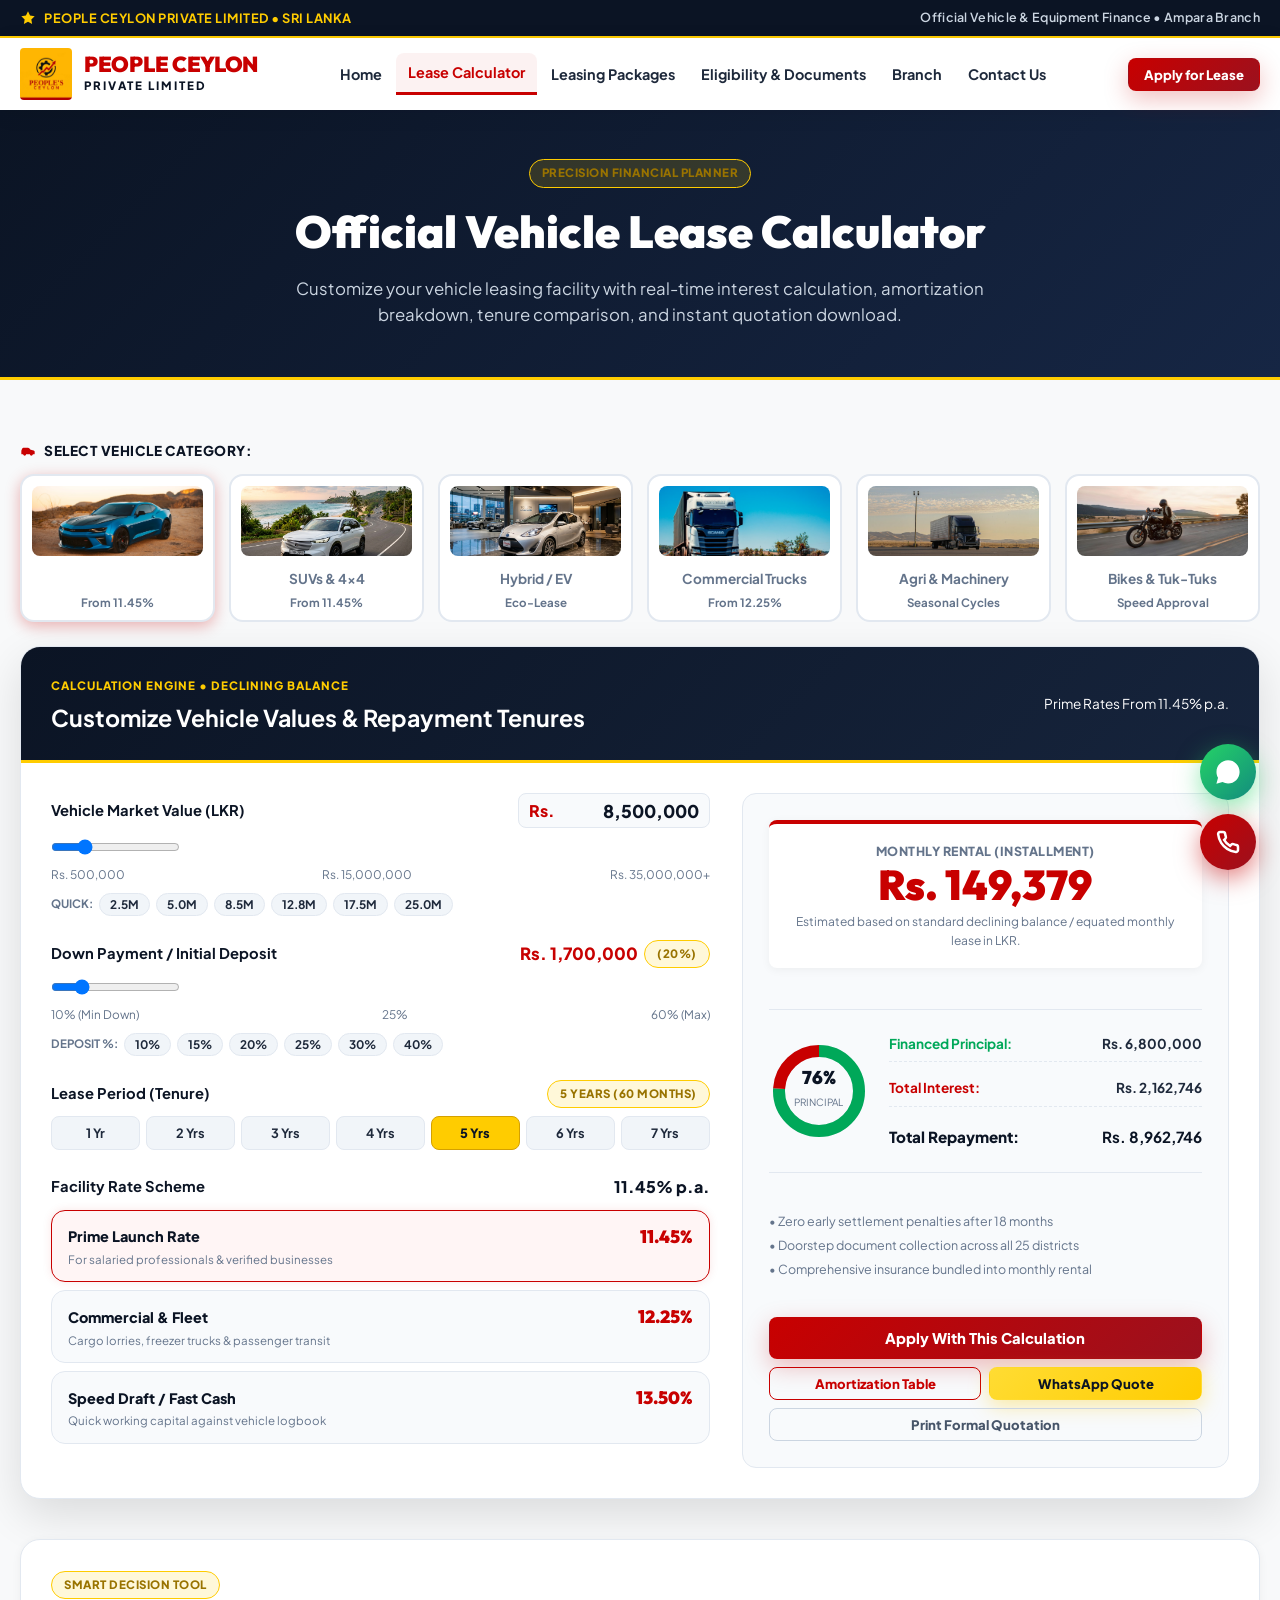
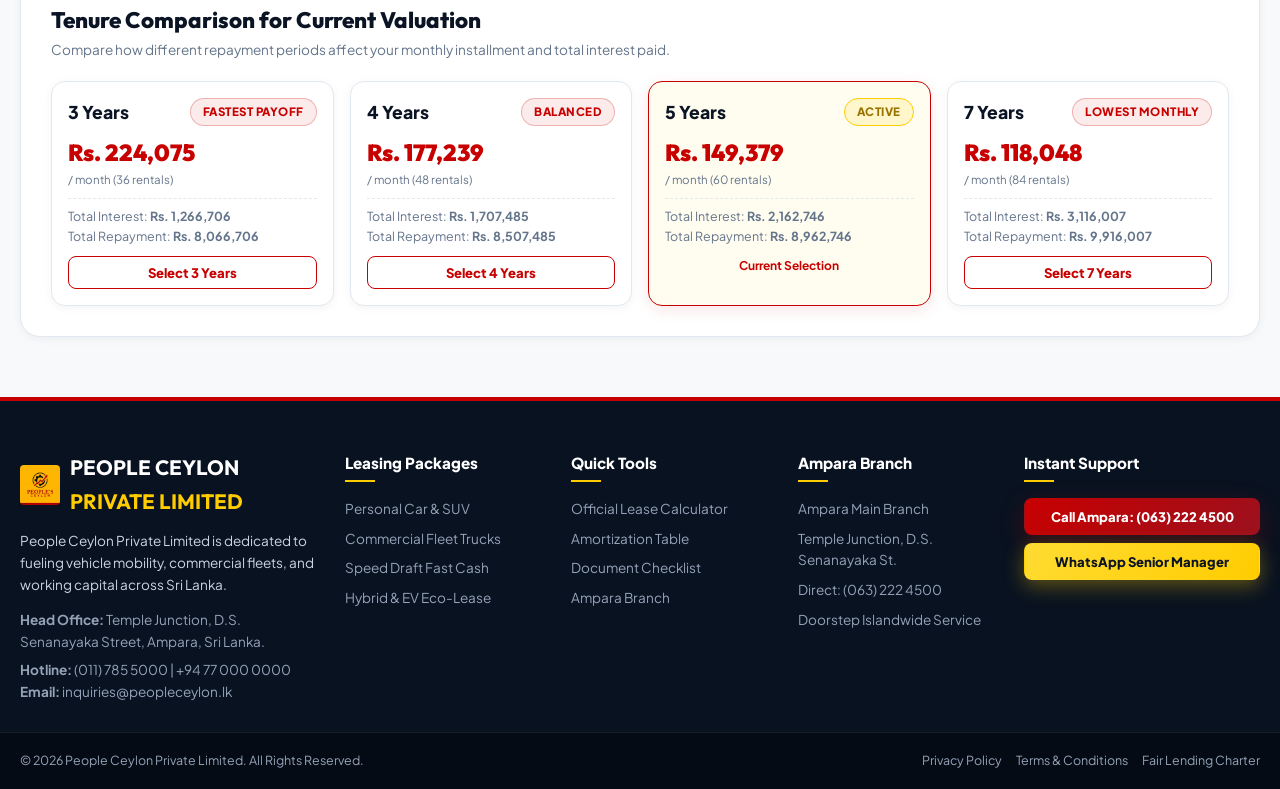
==== calculator.html @ 4c556d58 "Deploy People Ceylon Private Limited official website" ====
<!DOCTYPE html>
<html lang="en">
<head>
  <meta charset="UTF-8">
  <meta name="viewport" content="width=device-width, initial-scale=1.0">
  <title>Official Lease Calculator | People Ceylon Private Limited</title>
  <meta name="description" content="Calculate your vehicle lease rentals in Sri Lanka with People Ceylon Private Limited. Real-time interest rates, declining balance amortization, instant quotation download, and WhatsApp quote sharing.">

  <!-- Google Fonts -->
  <link rel="preconnect" href="https://fonts.googleapis.com">
  <link rel="preconnect" href="https://fonts.gstatic.com" crossorigin>
  <link href="https://fonts.googleapis.com/css2?family=Outfit:wght@300;400;500;600;700;800;900&family=Plus+Jakarta+Sans:wght@300;400;500;600;700;800&family=Roboto:wght@300;400;500;700&display=swap" rel="stylesheet">
  
  <link rel="stylesheet" href="styles.css">
  <link rel="icon" href="assets/images/peoples_ceylon_logo.jpg">
</head>
<body>

  <!-- Top Utility Bar -->
  <!-- Top Utility Bar -->
  <aside class="top-utility-bar">
    <div class="container top-utility-container">
      <div class="top-motto">
        <svg viewBox="0 0 24 24" width="16" height="16" fill="currentColor"><path d="M12 2L15.09 8.26L22 9.27L17 14.14L18.18 21.02L12 17.77L5.82 21.02L7 14.14L2 9.27L8.91 8.26L12 2Z"/></svg>
        <span>PEOPLE CEYLON PRIVATE LIMITED &bull; SRI LANKA</span>
      </div>

      <div class="top-right-info">
        <span>Official Vehicle &amp; Equipment Finance &bull; Ampara Branch</span>
      </div>
    </div>
  </aside>

  <!-- Main Bank Navbar -->
  <header class="main-navbar">
    <div class="container navbar-container">
      <a href="index.html" class="navbar-brand">
        <img src="assets/images/peoples_ceylon_logo.jpg" alt="People Ceylon Logo" class="brand-logo-img">
        <div class="brand-tagline-wrap">
          <span class="brand-name">PEOPLE CEYLON</span>
          <span class="brand-subtext">PRIVATE LIMITED</span>
        </div>
      </a>

      <!-- Desktop Nav -->
      <nav class="navbar-nav" id="navbarMenu">
        <li><a href="index.html" class="nav-link">Home</a></li>
        <li><a href="calculator.html" class="nav-link active">Lease Calculator</a></li>
        <li><a href="packages.html" class="nav-link">Leasing Packages</a></li>
        <li><a href="eligibility.html" class="nav-link">Eligibility & Documents</a></li>
        <li><a href="eligibility.html#branches" class="nav-link">Branch</a></li>
        <li><a href="index.html#contact" class="nav-link">Contact Us</a></li>
      </nav>

      <!-- Header CTAs -->
      <div class="header-ctas">
        <button class="btn btn-primary btn-sm" onclick="openApplyModal('Official Lease Application')">Apply for Lease</button>
      </div>

      <button class="mobile-toggle-btn" id="mobileMenuToggle" aria-label="Toggle Navigation">&#9776;</button>
    </div>
  </header>

  <!-- Page Hero -->
  <section style="background: linear-gradient(135deg, var(--pc-navy) 0%, #162644 100%); color: #fff; padding: 48px 0; border-bottom: 3px solid var(--pc-gold);">
    <div class="container text-center">
      <span class="badge-tag badge-gold">PRECISION FINANCIAL PLANNER</span>
      <h1 style="font-family: var(--font-heading); font-size: 2.8rem; font-weight: 900; color: #fff; margin: 8px 0;">
        Official Vehicle <span>Lease Calculator</span>
      </h1>
      <p style="color: #CBD5E1; max-width: 720px; margin: 0 auto; font-size: 1.05rem;">
        Customize your vehicle leasing facility with real-time interest calculation, amortization breakdown, tenure comparison, and instant quotation download.
      </p>
    </div>
  </section>

  <!-- Calculator Main Section -->
  <main class="section" style="background: var(--bg-body);">
    <div class="container">
      
      <!-- Visual Vehicle Selector Cards -->
      <div style="margin-bottom: 24px;">
        <div style="font-size: 0.85rem; font-weight: 800; color: var(--pc-navy); text-transform: uppercase; letter-spacing: 0.5px; margin-bottom: 12px; display: flex; align-items: center; gap: 8px;">
          <svg viewBox="0 0 24 24" width="16" height="16" fill="var(--pc-red)"><path d="M19 17h2c.6 0 1-.4 1-1v-3c0-.9-.7-1.7-1.5-1.9C18.7 10.6 16 10 16 10s-1.3-1.4-2.2-2.3c-.5-.4-1.1-.7-1.8-.7H5c-.6 0-1.1.4-1.4.9l-1.4 2.9C2.1 11.2 2 11.6 2 12v4c0 .6.4 1 1 1h2"/><circle cx="7" cy="17" r="2"/><path d="M9 17h6"/><circle cx="17" cy="17" r="2"/></svg>
          Select Vehicle Category:
        </div>
        <div style="display: grid; grid-template-columns: repeat(auto-fit, minmax(160px, 1fr)); gap: 14px;">
          <button type="button" class="calc-tab active" data-type="car" onclick="setCalcVehicleCategory('car')" style="padding: 10px; display: flex; flex-direction: column; align-items: center; border-radius: var(--radius-md); text-align: center; border: 2px solid var(--border-subtle); background: #fff; cursor: pointer;">
            <img src="assets/images/sedan.jpg" alt="Car" style="height: 70px; width: 100%; object-fit: cover; border-radius: var(--radius-sm); margin-bottom: 6px;">
            <strong style="font-size: 0.85rem;">Cars &amp; Sedans</strong>
            <span style="font-size: 0.72rem; color: #64748B;">From 11.45%</span>
          </button>

          <button type="button" class="calc-tab" data-type="suv" onclick="setCalcVehicleCategory('suv')" style="padding: 10px; display: flex; flex-direction: column; align-items: center; border-radius: var(--radius-md); text-align: center; border: 2px solid var(--border-subtle); background: #fff; cursor: pointer;">
            <img src="assets/images/suv.jpg" alt="SUV" style="height: 70px; width: 100%; object-fit: cover; border-radius: var(--radius-sm); margin-bottom: 6px;">
            <strong style="font-size: 0.85rem;">SUVs &amp; 4x4</strong>
            <span style="font-size: 0.72rem; color: #64748B;">From 11.45%</span>
          </button>

          <button type="button" class="calc-tab" data-type="hybrid" onclick="setCalcVehicleCategory('hybrid')" style="padding: 10px; display: flex; flex-direction: column; align-items: center; border-radius: var(--radius-md); text-align: center; border: 2px solid var(--border-subtle); background: #fff; cursor: pointer;">
            <img src="assets/images/hybrid.jpg" alt="Hybrid" style="height: 70px; width: 100%; object-fit: cover; border-radius: var(--radius-sm); margin-bottom: 6px;">
            <strong style="font-size: 0.85rem;">Hybrid / EV</strong>
            <span style="font-size: 0.72rem; color: #64748B;">Eco-Lease</span>
          </button>

          <button type="button" class="calc-tab" data-type="commercial" onclick="setCalcVehicleCategory('commercial')" style="padding: 10px; display: flex; flex-direction: column; align-items: center; border-radius: var(--radius-md); text-align: center; border: 2px solid var(--border-subtle); background: #fff; cursor: pointer;">
            <img src="assets/images/truck.jpg" alt="Trucks" style="height: 70px; width: 100%; object-fit: cover; border-radius: var(--radius-sm); margin-bottom: 6px;">
            <strong style="font-size: 0.85rem;">Commercial Trucks</strong>
            <span style="font-size: 0.72rem; color: #64748B;">From 12.25%</span>
          </button>

          <button type="button" class="calc-tab" data-type="tractor" onclick="setCalcVehicleCategory('tractor')" style="padding: 10px; display: flex; flex-direction: column; align-items: center; border-radius: var(--radius-md); text-align: center; border: 2px solid var(--border-subtle); background: #fff; cursor: pointer;">
            <img src="assets/images/tractor.jpg" alt="Tractors" style="height: 70px; width: 100%; object-fit: cover; border-radius: var(--radius-sm); margin-bottom: 6px;">
            <strong style="font-size: 0.85rem;">Agri &amp; Machinery</strong>
            <span style="font-size: 0.72rem; color: #64748B;">Seasonal Cycles</span>
          </button>

          <button type="button" class="calc-tab" data-type="bike" onclick="setCalcVehicleCategory('bike')" style="padding: 10px; display: flex; flex-direction: column; align-items: center; border-radius: var(--radius-md); text-align: center; border: 2px solid var(--border-subtle); background: #fff; cursor: pointer;">
            <img src="assets/images/motorbike.jpg" alt="Bikes & Tuk-Tuk" style="height: 70px; width: 100%; object-fit: cover; border-radius: var(--radius-sm); margin-bottom: 6px;">
            <strong style="font-size: 0.85rem;">Bikes &amp; Tuk-Tuks</strong>
            <span style="font-size: 0.72rem; color: #64748B;">Speed Approval</span>
          </button>
        </div>
      </div>

      <!-- Main Calculator Card -->
      <div class="calc-wrapper-card">
        <div class="calc-widget-header">
          <div>
            <span style="font-size: 0.72rem; letter-spacing: 1px; font-weight: 800; color: var(--pc-gold);">CALCULATION ENGINE &bull; DECLINING BALANCE</span>
            <h3 style="font-size: 1.45rem; margin-top: 2px;">Customize Vehicle Values & Repayment Tenures</h3>
          </div>
          <div style="font-size: 0.85rem; color: #fff;">
            Prime Rates From 11.45% p.a.
          </div>
        </div>

        <div class="calc-widget-body">
          <div class="calc-grid-inner">
            
            <!-- Controls Column -->
            <div class="calc-controls-col">
              
              <!-- Vehicle Market Value -->
              <div class="slider-group">
                <div class="slider-label-row">
                  <label for="vehiclePriceInput">Vehicle Market Value (LKR)</label>
                  <div style="display: flex; align-items: center; background: #F8FAFC; border: 1px solid var(--border-subtle); border-radius: var(--radius-sm); padding: 4px 10px;">
                    <span style="color: var(--pc-red); font-weight: 800; margin-right: 4px;">Rs.</span>
                    <input type="text" id="vehiclePriceInput" value="8,500,000" style="background: none; border: none; font-size: 1.1rem; font-weight: 800; color: var(--pc-navy); width: 140px; text-align: right; outline: none;" onchange="handleDirectPriceInput(this.value)">
                  </div>
                </div>
                <input type="range" id="priceRange" min="500000" max="35000000" step="100000" value="8500000" oninput="updateCalculator()">
                <div style="display: flex; justify-content: space-between; font-size: 0.74rem; color: #64748B; margin-top: 4px;">
                  <span>Rs. 500,000</span>
                  <span>Rs. 15,000,000</span>
                  <span>Rs. 35,000,000+</span>
                </div>
                <!-- Quick Chips -->
                <div class="quick-chips">
                  <span class="chips-label">Quick:</span>
                  <button type="button" class="chip" onclick="setQuickPrice(2500000)">2.5M</button>
                  <button type="button" class="chip" onclick="setQuickPrice(5000000)">5.0M</button>
                  <button type="button" class="chip" onclick="setQuickPrice(8500000)">8.5M</button>
                  <button type="button" class="chip" onclick="setQuickPrice(12800000)">12.8M</button>
                  <button type="button" class="chip" onclick="setQuickPrice(17500000)">17.5M</button>
                  <button type="button" class="chip" onclick="setQuickPrice(25000000)">25.0M</button>
                </div>
              </div>

              <!-- Down Payment / Initial Deposit -->
              <div class="slider-group">
                <div class="slider-label-row">
                  <label for="downPaymentRange">Down Payment / Initial Deposit</label>
                  <div style="display: flex; align-items: center; gap: 6px;">
                    <span style="font-weight: 800; color: var(--pc-red); font-size: 1.05rem;" id="downPaymentAmountDisplay">Rs. 1,700,000</span>
                    <span class="badge-tag badge-gold" id="downPaymentPctDisplay">(20%)</span>
                  </div>
                </div>
                <input type="range" id="downPaymentRange" min="10" max="60" step="5" value="20" oninput="updateCalculator()">
                <div style="display: flex; justify-content: space-between; font-size: 0.74rem; color: #64748B; margin-top: 4px;">
                  <span>10% (Min Down)</span>
                  <span>25%</span>
                  <span>60% (Max)</span>
                </div>
                <div class="quick-chips">
                  <span class="chips-label">Deposit %:</span>
                  <button type="button" class="chip" onclick="setQuickDownPct(10)">10%</button>
                  <button type="button" class="chip" onclick="setQuickDownPct(15)">15%</button>
                  <button type="button" class="chip" onclick="setQuickDownPct(20)">20%</button>
                  <button type="button" class="chip" onclick="setQuickDownPct(25)">25%</button>
                  <button type="button" class="chip" onclick="setQuickDownPct(30)">30%</button>
                  <button type="button" class="chip" onclick="setQuickDownPct(40)">40%</button>
                </div>
              </div>

              <!-- Lease Period (Tenure) -->
              <div class="slider-group">
                <div class="slider-label-row">
                  <label>Lease Period (Tenure)</label>
                  <span class="badge-tag badge-gold" id="tenureBadge">5 Years (60 Months)</span>
                </div>
                <div class="tenure-btn-group">
                  <button type="button" class="tenure-pill" data-months="12" onclick="setTenure(12)">1 Yr</button>
                  <button type="button" class="tenure-pill" data-months="24" onclick="setTenure(24)">2 Yrs</button>
                  <button type="button" class="tenure-pill" data-months="36" onclick="setTenure(36)">3 Yrs</button>
                  <button type="button" class="tenure-pill" data-months="48" onclick="setTenure(48)">4 Yrs</button>
                  <button type="button" class="tenure-pill active" data-months="60" onclick="setTenure(60)">5 Yrs</button>
                  <button type="button" class="tenure-pill" data-months="72" onclick="setTenure(72)">6 Yrs</button>
                  <button type="button" class="tenure-pill" data-months="84" onclick="setTenure(84)">7 Yrs</button>
                </div>
              </div>

              <!-- Rate Scheme Selector -->
              <div class="slider-group">
                <div class="slider-label-row">
                  <label>Facility Rate Scheme</label>
                  <span style="font-weight: 800; color: var(--pc-navy);" id="rateDisplay">11.45% p.a.</span>
                </div>
                <div class="rate-scheme-selector">
                  <label class="scheme-option">
                    <input type="radio" name="rateScheme" value="promotional" checked onchange="setRateScheme('promotional')">
                    <div class="scheme-box">
                      <div class="scheme-header">
                        <span class="scheme-title">Prime Launch Rate</span>
                        <span class="scheme-rate">11.45%</span>
                      </div>
                      <div style="font-size: 0.72rem; color: #64748B;">For salaried professionals & verified businesses</div>
                    </div>
                  </label>

                  <label class="scheme-option">
                    <input type="radio" name="rateScheme" value="commercial" onchange="setRateScheme('commercial')">
                    <div class="scheme-box">
                      <div class="scheme-header">
                        <span class="scheme-title">Commercial & Fleet</span>
                        <span class="scheme-rate">12.25%</span>
                      </div>
                      <div style="font-size: 0.72rem; color: #64748B;">Cargo lorries, freezer trucks & passenger transit</div>
                    </div>
                  </label>

                  <label class="scheme-option">
                    <input type="radio" name="rateScheme" value="speed" onchange="setRateScheme('speed')">
                    <div class="scheme-box">
                      <div class="scheme-header">
                        <span class="scheme-title">Speed Draft / Fast Cash</span>
                        <span class="scheme-rate">13.50%</span>
                      </div>
                      <div style="font-size: 0.72rem; color: #64748B;">Quick working capital against vehicle logbook</div>
                    </div>
                  </label>
                </div>
              </div>

            </div>

            <!-- Output / Results Column -->
            <div class="calc-result-panel">
              <div class="emi-display-box">
                <div class="emi-label">Monthly Rental (Installment)</div>
                <div class="emi-amount">Rs. <span id="calculatedMonthlyInstallment">149,800</span></div>
                <p style="font-size: 0.75rem; color: #64748B; margin-top: 4px;">Estimated based on standard declining balance / equated monthly lease in LKR.</p>
              </div>

              <!-- SVG Donut Chart -->
              <div class="chart-and-legend">
                <div class="donut-chart-container">
                  <svg class="donut-chart" viewBox="0 0 100 100" id="calcDonutChart">
                    <circle class="donut-bg" cx="50" cy="50" r="40" stroke-width="12" fill="transparent"/>
                    <circle class="donut-segment segment-principal" id="donutPrincipal" cx="50" cy="50" r="40" stroke-width="12" fill="transparent" stroke-dasharray="190 251.3" stroke-dashoffset="0"/>
                    <circle class="donut-segment segment-interest" id="donutInterest" cx="50" cy="50" r="40" stroke-width="12" fill="transparent" stroke-dasharray="61.3 251.3" stroke-dashoffset="-190"/>
                  </svg>
                  <div class="donut-inner-text">
                    <span class="inner-pct" id="donutPrincipalPct">76%</span>
                    <span class="inner-label">Principal</span>
                  </div>
                </div>

                <div style="flex: 1; display: flex; flex-direction: column; gap: 8px;">
                  <div class="breakdown-row">
                    <span style="color: var(--pc-green); font-weight: bold;">Financed Principal:</span>
                    <strong id="displayLoanPrincipal">Rs. 6,800,000</strong>
                  </div>
                  <div class="breakdown-row">
                    <span style="color: var(--pc-red); font-weight: bold;">Total Interest:</span>
                    <strong id="displayTotalInterest">Rs. 2,188,000</strong>
                  </div>
                  <div class="breakdown-row total">
                    <span>Total Repayment:</span>
                    <strong style="color: var(--pc-navy);" id="displayTotalPayable">Rs. 8,988,000</strong>
                  </div>
                </div>
              </div>

              <!-- Perks -->
              <div style="font-size: 0.78rem; color: #64748B; margin-bottom: 16px; display: flex; flex-direction: column; gap: 4px;">
                <div>&bull; Zero early settlement penalties after 18 months</div>
                <div>&bull; Doorstep document collection across all 25 districts</div>
                <div>&bull; Comprehensive insurance bundled into monthly rental</div>
              </div>

              <!-- Actions -->
              <div style="display: flex; flex-direction: column; gap: 8px;">
                <button class="btn btn-primary btn-block" onclick="openApplyModal('Vehicle Lease Calculation Quote')">Apply With This Calculation</button>
                <div style="display: grid; grid-template-columns: 1fr 1fr; gap: 8px;">
                  <button class="btn btn-outline-red btn-sm" onclick="openAmortizationModal()">Amortization Table</button>
                  <button class="btn btn-gold btn-sm" onclick="shareViaWhatsAppQuote()">WhatsApp Quote</button>
                </div>
                <button class="btn btn-sm" style="background: none; border: 1px solid #CBD5E1; color: #475569;" onclick="window.print()">Print Formal Quotation</button>
              </div>

            </div>

          </div>
        </div>
      </div>

      <!-- 4-Tenure Comparison Matrix -->
      <div style="margin-top: 40px; background: #fff; border: 1px solid var(--border-subtle); border-radius: var(--radius-lg); padding: 30px; box-shadow: var(--shadow-sm);">
        <div style="margin-bottom: 20px;">
          <span class="badge-tag badge-gold">SMART DECISION TOOL</span>
          <h3 style="font-family: var(--font-heading); font-size: 1.4rem; font-weight: 800; color: var(--pc-navy); margin-top: 4px;">Tenure Comparison for Current Valuation</h3>
          <p style="font-size: 0.85rem; color: #64748B;">Compare how different repayment periods affect your monthly installment and total interest paid.</p>
        </div>

        <div class="comparison-grid" id="comparisonCards">
          <!-- Populated via JS -->
        </div>
      </div>

    </div>
  </main>

  <!-- Interactive Amortization Schedule Modal -->
  <div class="modal-backdrop" id="amortizationModal" onclick="if(event.target.id==='amortizationModal') closeAmortizationModal()">
    <div class="modal-dialog modal-lg">
      <div class="modal-header">
        <h3 class="modal-title">Year-by-Year Amortization Schedule</h3>
        <button class="modal-close" onclick="closeAmortizationModal()">&times;</button>
      </div>
      <div class="modal-body">
        <div style="display: flex; justify-content: space-between; align-items: center; margin-bottom: 14px;">
          <span style="font-size: 0.85rem; color: #64748B;">Declining balance amortization based on current calculation.</span>
          <button class="btn btn-gold btn-sm" onclick="exportAmortizationCSV()">Download CSV</button>
        </div>

        <div style="max-height: 380px; overflow-y: auto; border: 1px solid var(--border-subtle); border-radius: var(--radius-sm);">
          <table class="amortization-table">
            <thead>
              <tr>
                <th>Period</th>
                <th>Principal Paid</th>
                <th>Interest Paid</th>
                <th>Total Annual Rental</th>
                <th>Remaining Balance</th>
              </tr>
            </thead>
            <tbody id="amortizationTableBody">
              <!-- Dynamically populated -->
            </tbody>
          </table>
        </div>

        <div style="margin-top: 16px; text-align: right;">
          <button class="btn btn-outline-red btn-sm" onclick="closeAmortizationModal()">Close Table</button>
        </div>
      </div>
    </div>
  </div>

  <!-- Application Inquiry Modal -->
  <div class="modal-backdrop" id="applyModal" onclick="if(event.target.id==='applyModal') closeApplyModal()">
    <div class="modal-dialog">
      <div class="modal-header">
        <h3 class="modal-title">Express Lease Application: <span id="modalProductTitle" style="color: var(--pc-red);">Vehicle Facility</span></h3>
        <button class="modal-close" onclick="closeApplyModal()">&times;</button>
      </div>
      <div class="modal-body">
        <form onsubmit="handleApplySubmit(event)">
          <div class="form-group">
            <label>Full Name</label>
            <input type="text" class="form-input" placeholder="e.g. Kasun Chamara Silva" required>
          </div>
          <div style="display: grid; grid-template-columns: 1fr 1fr; gap: 14px;">
            <div class="form-group">
              <label>Mobile Number</label>
              <input type="tel" class="form-input" placeholder="07X XXXXXXX" required>
            </div>
            <div class="form-group">
              <label>NIC Number</label>
              <input type="text" class="form-input" placeholder="e.g. 199012345678" required>
            </div>
          </div>
          <div style="display: grid; grid-template-columns: 1fr 1fr; gap: 14px;">
            <div class="form-group">
              <label>Vehicle Model / Year</label>
              <input type="text" class="form-input" placeholder="e.g. Toyota Aqua / Vezel" required>
            </div>
            <div class="form-group">
              <label>Monthly Net Income (LKR)</label>
              <input type="number" class="form-input" placeholder="e.g. 250000" required>
            </div>
          </div>
          <div class="form-group">
            <label>Branch / Service Mode</label>
            <select class="form-input">
              <option value="Ampara">Ampara Main Branch (Temple Junction)</option>
              <option value="Doorstep">Doorstep Service (Islandwide)</option>
            </select>
          </div>
          <div style="display: flex; justify-content: flex-end; gap: 10px; margin-top: 20px;">
            <button type="button" class="btn btn-outline-red" onclick="closeApplyModal()">Cancel</button>
            <button type="submit" class="btn btn-primary">Submit Application</button>
          </div>
        </form>
      </div>
    </div>
  </div>

  <!-- Main Bank Footer -->
  <footer class="bank-footer" id="contact">
    <div class="footer-top">
      <div class="container">
        <div class="footer-grid">
          <div class="footer-brand">
            <div style="display: flex; align-items: center; gap: 10px; margin-bottom: 12px;">
              <img src="assets/images/peoples_ceylon_logo.jpg" alt="People Ceylon Logo" style="height: 40px; width: 40px; border-radius: 4px;">
              <h3 style="margin: 0;">PEOPLE CEYLON <span>PRIVATE LIMITED</span></h3>
            </div>
            <p style="color: #CBD5E1; margin-bottom: 14px;">People Ceylon Private Limited is dedicated to fueling vehicle mobility, commercial fleets, and working capital across Sri Lanka.</p>
            <p><strong>Head Office:</strong> Temple Junction, D.S. Senanayaka Street, Ampara, Sri Lanka.</p>
            <p style="margin-top: 6px;"><strong>Hotline:</strong> (011) 785 5000 | +94 77 000 0000</p>
            <p><strong>Email:</strong> inquiries@peopleceylon.lk</p>
          </div>
          <div>
            <h4 class="footer-col-title">Leasing Packages</h4>
            <ul class="footer-links-list">
              <li><a href="packages.html#car">Personal Car & SUV</a></li>
              <li><a href="packages.html#commercial">Commercial Fleet Trucks</a></li>
              <li><a href="packages.html#speed">Speed Draft Fast Cash</a></li>
              <li><a href="packages.html#hybrid">Hybrid & EV Eco-Lease</a></li>
            </ul>
          </div>
          <div>
            <h4 class="footer-col-title">Quick Tools</h4>
            <ul class="footer-links-list">
              <li><a href="calculator.html">Official Lease Calculator</a></li>
              <li><a href="calculator.html" onclick="openAmortizationModal()">Amortization Table</a></li>
              <li><a href="eligibility.html">Document Checklist</a></li>
              <li><a href="eligibility.html#branches">Ampara Branch</a></li>
            </ul>
          </div>
          <div>
            <h4 class="footer-col-title">Ampara Branch</h4>
            <ul class="footer-links-list">
              <li><a href="eligibility.html#branches">Ampara Main Branch</a></li>
              <li><a href="eligibility.html#branches">Temple Junction, D.S. Senanayaka St.</a></li>
              <li><a href="tel:+94632224500">Direct: (063) 222 4500</a></li>
              <li><a href="eligibility.html#branches">Doorstep Islandwide Service</a></li>
            </ul>
          </div>
          <div>
            <h4 class="footer-col-title">Instant Support</h4>
            <a href="tel:+94632224500" class="btn btn-primary btn-block btn-sm" style="margin-bottom: 8px;">Call Ampara: (063) 222 4500</a>
            <a href="https://wa.me/94770000000" target="_blank" class="btn btn-gold btn-block btn-sm">WhatsApp Senior Manager</a>
          </div>
        </div>
      </div>
    </div>
    <div class="footer-bottom">
      <div class="container footer-bottom-container">
        <div>&copy; 2026 People Ceylon Private Limited. All Rights Reserved.</div>
        <div style="display: flex; gap: 14px;">
          <a href="#">Privacy Policy</a>
          <a href="#">Terms & Conditions</a>
          <a href="#">Fair Lending Charter</a>
        </div>
      </div>
    </div>
  </footer>

  <!-- Floating Quick Contact Widget (Right Side) -->
  <div class="floating-contact-widget">
    <a href="https://wa.me/94770000000?text=Hello%20People%20Ceylon%20Private%20Limited,%20I%20would%20like%20a%20leasing%20quotation." target="_blank" class="floating-contact-btn floating-btn-whatsapp" aria-label="WhatsApp Us">
      <svg viewBox="0 0 24 24" width="28" height="28" fill="currentColor"><path d="M12.04 2c-5.46 0-9.91 4.45-9.91 9.91 0 1.75.46 3.45 1.32 4.95L2.05 22l5.25-1.38c1.45.79 3.08 1.21 4.74 1.21 5.46 0 9.91-4.45 9.91-9.91 0-2.65-1.03-5.14-2.9-7.01A9.816 9.816 0 0 0 12.04 2z"/></svg>
      <span class="floating-tooltip">Chat on WhatsApp</span>
    </a>
    <a href="tel:+94117855000" class="floating-contact-btn floating-btn-hotline" aria-label="Call Hotline">
      <svg viewBox="0 0 24 24" width="24" height="24" fill="none" stroke="currentColor" stroke-width="2.5"><path d="M22 16.92v3a2 2 0 0 1-2.18 2 19.79 19.79 0 0 1-8.63-3.07 19.5 19.5 0 0 1-6-6 19.79 19.79 0 0 1-3.07-8.67A2 2 0 0 1 4.11 2h3a2 2 0 0 1 2 1.72 12.84 12.84 0 0 0 .7 2.81 2 2 0 0 1-.45 2.11L8.09 9.91a16 16 0 0 0 6 6l1.27-1.27a2 2 0 0 1 2.11-.45 12.84 12.84 0 0 0 2.81.7A2 2 0 0 1 22 16.92z"/></svg>
      <span class="floating-tooltip">Call Hotline: (011) 785 5000</span>
    </a>
  </div>

  <script src="app.js"></script>
</body>
</html>
---- styles.css ----
/* ==========================================================================
   PEOPLE CEYLON PRIVATE LIMITED - OFFICIAL DESIGN SYSTEM
   Brand Colors: Gold (#FFCC00 / #FCB900) & Crimson Red (#C80000)
   ========================================================================== */

:root {
  /* Official People Ceylon Private Limited Color Palette */
  --pc-gold: #FFCC00;
  --pc-gold-light: #FFDC33;
  --pc-gold-dark: #D4A000;
  --pc-gold-glow: rgba(255, 204, 0, 0.4);

  --pc-red: #C80000;
  --pc-red-dark: #9B111E;
  --pc-red-deep: #7A0A15;
  --pc-red-light: #E52E2E;
  --pc-red-glow: rgba(200, 0, 0, 0.3);

  --pc-dark: #121824;
  --pc-navy: #0B1424;
  --pc-navy-light: #16243C;
  --pc-slate: #1E293B;

  --pc-green: #00A859;
  --pc-green-light: #34D399;

  --bg-body: #F8F9FA;
  --bg-card: #FFFFFF;
  --bg-tinted: #FFFDF0;
  --bg-alt: #F1F4F8;
  --bg-dark: #0A101D;

  --text-main: #1E293B;
  --text-muted: #64748B;
  --text-dim: #94A3B8;
  --text-white: #FFFFFF;

  --border-subtle: #E2E8F0;
  --border-gold: rgba(255, 204, 0, 0.5);
  --border-red: rgba(200, 0, 0, 0.3);

  --font-heading: 'Outfit', -apple-system, BlinkMacSystemFont, sans-serif;
  --font-body: 'Plus Jakarta Sans', -apple-system, BlinkMacSystemFont, sans-serif;

  --radius-xs: 4px;
  --radius-sm: 8px;
  --radius-md: 14px;
  --radius-lg: 20px;
  --radius-full: 9999px;

  --shadow-sm: 0 2px 10px rgba(0, 0, 0, 0.05);
  --shadow-md: 0 8px 25px rgba(0, 0, 0, 0.08);
  --shadow-lg: 0 16px 45px rgba(0, 0, 0, 0.12);
  --shadow-red: 0 8px 25px rgba(200, 0, 0, 0.25);
  --shadow-gold: 0 6px 20px rgba(255, 204, 0, 0.35);

  --transition: all 0.25s cubic-bezier(0.16, 1, 0.3, 1);
}

/* Base Reset */
*, *::before, *::after {
  box-sizing: border-box;
  margin: 0;
  padding: 0;
}

html {
  scroll-behavior: smooth;
  font-size: 16px;
}

body {
  font-family: var(--font-body);
  background-color: var(--bg-body);
  color: var(--text-main);
  line-height: 1.6;
  min-height: 100vh;
  display: flex;
  flex-direction: column;
  -webkit-font-smoothing: antialiased;
}

img {
  max-width: 100%;
  height: auto;
  display: block;
}

a {
  color: inherit;
  text-decoration: none;
  transition: var(--transition);
}

button, input, select, textarea {
  font-family: inherit;
}

.container {
  width: 100%;
  max-width: 1280px;
  margin: 0 auto;
  padding: 0 20px;
}

/* ==========================================================================
   HEADER & NAVIGATION
   ========================================================================== */
.top-utility-bar {
  background: var(--pc-navy);
  color: #E2E8F0;
  font-size: 0.8rem;
  padding: 8px 0;
  border-bottom: 2px solid var(--pc-gold);
}

.top-utility-container {
  display: flex;
  justify-content: space-between;
  align-items: center;
  flex-wrap: wrap;
  gap: 10px;
}

.top-motto {
  display: flex;
  align-items: center;
  gap: 8px;
  font-weight: 700;
  color: var(--pc-gold);
  letter-spacing: 0.5px;
}

.top-links {
  display: flex;
  align-items: center;
  gap: 16px;
}

.top-link-item {
  color: #CBD5E1;
  display: flex;
  align-items: center;
  gap: 5px;
  transition: var(--transition);
}

.top-link-item:hover {
  color: var(--pc-gold);
}

.hotline-highlight {
  background: var(--pc-red);
  color: #fff;
  padding: 4px 14px;
  border-radius: var(--radius-full);
  font-weight: 700;
  display: inline-flex;
  align-items: center;
  gap: 6px;
  font-size: 0.8rem;
  box-shadow: 0 2px 8px rgba(200, 0, 0, 0.3);
  transition: var(--transition);
}

.hotline-highlight:hover {
  background: #e52e2e;
  transform: translateY(-1px);
  box-shadow: 0 4px 12px rgba(200, 0, 0, 0.45);
  color: #fff;
}

.whatsapp-pill {
  background: #25D366;
  color: #fff;
  padding: 4px 12px;
  border-radius: var(--radius-full);
  font-weight: 700;
  display: inline-flex;
  align-items: center;
  gap: 6px;
  font-size: 0.8rem;
  box-shadow: 0 2px 8px rgba(37, 211, 102, 0.3);
  transition: var(--transition);
}

.whatsapp-pill:hover {
  background: #1ebe5d;
  transform: translateY(-1px);
  box-shadow: 0 4px 12px rgba(37, 211, 102, 0.45);
  color: #fff;
}

/* Main Navbar */
.main-navbar {
  background: #FFFFFF;
  box-shadow: 0 4px 20px rgba(0, 0, 0, 0.08);
  position: sticky;
  top: 0;
  z-index: 1000;
}

.navbar-container {
  display: flex;
  align-items: center;
  justify-content: space-between;
  padding: 10px 20px;
  gap: 20px;
}

.navbar-brand {
  display: flex;
  align-items: center;
  gap: 12px;
  flex-shrink: 0;
}

.brand-logo-img {
  height: 52px;
  width: 52px;
  border-radius: var(--radius-xs);
  object-fit: cover;
}

.brand-tagline-wrap {
  display: flex;
  flex-direction: column;
}

.brand-name {
  font-family: var(--font-heading);
  font-size: 1.35rem;
  font-weight: 900;
  color: var(--pc-red);
  line-height: 1.1;
  letter-spacing: -0.3px;
}

.brand-subtext {
  font-size: 0.72rem;
  font-weight: 800;
  color: var(--pc-navy);
  letter-spacing: 2px;
  text-transform: uppercase;
}

/* Top Bar Right Info */
.top-right-info {
  display: flex;
  align-items: center;
  gap: 12px;
  font-size: 0.78rem;
  color: #CBD5E1;
  font-weight: 600;
  letter-spacing: 0.3px;
}

/* Floating Right-Side Contact Widget (Hotline & WhatsApp) */
.floating-contact-widget {
  position: fixed;
  bottom: 30px;
  right: 24px;
  display: flex;
  flex-direction: column;
  gap: 14px;
  z-index: 99999;
}

.floating-contact-btn {
  display: flex;
  align-items: center;
  justify-content: center;
  width: 56px;
  height: 56px;
  border-radius: 50%;
  box-shadow: 0 8px 25px rgba(0, 0, 0, 0.28);
  color: #fff;
  transition: transform 0.3s cubic-bezier(0.16, 1, 0.3, 1), box-shadow 0.3s ease;
  position: relative;
  text-decoration: none;
}

.floating-contact-btn:hover {
  transform: scale(1.14) translateY(-2px);
  color: #fff;
}

.floating-btn-whatsapp {
  background: linear-gradient(135deg, #25D366 0%, #128C7E 100%);
  box-shadow: 0 8px 24px rgba(37, 211, 102, 0.5);
  animation: floatPulseGreen 3s infinite ease-in-out;
}

.floating-btn-hotline {
  background: linear-gradient(135deg, #C80000 0%, #9B111E 100%);
  box-shadow: 0 8px 24px rgba(200, 0, 0, 0.5);
  animation: floatPulseRed 3s infinite ease-in-out 1.5s;
}

@keyframes floatPulseGreen {
  0%, 100% { box-shadow: 0 8px 24px rgba(37, 211, 102, 0.5); }
  50% { box-shadow: 0 8px 32px rgba(37, 211, 102, 0.8), 0 0 0 10px rgba(37, 211, 102, 0.15); }
}

@keyframes floatPulseRed {
  0%, 100% { box-shadow: 0 8px 24px rgba(200, 0, 0, 0.5); }
  50% { box-shadow: 0 8px 32px rgba(200, 0, 0, 0.8), 0 0 0 10px rgba(200, 0, 0, 0.15); }
}

.floating-tooltip {
  position: absolute;
  right: 68px;
  background: var(--pc-navy);
  color: #fff;
  padding: 6px 14px;
  border-radius: var(--radius-sm);
  font-size: 0.8rem;
  font-weight: 700;
  white-space: nowrap;
  pointer-events: none;
  opacity: 0;
  transform: translateX(12px);
  transition: opacity 0.25s ease, transform 0.25s ease;
  box-shadow: 0 6px 20px rgba(0, 0, 0, 0.25);
  border: 1px solid rgba(255, 204, 0, 0.3);
}

.floating-tooltip::after {
  content: '';
  position: absolute;
  top: 50%;
  right: -6px;
  transform: translateY(-50%);
  border-width: 6px 0 6px 6px;
  border-style: solid;
  border-color: transparent transparent transparent var(--pc-navy);
}

.floating-contact-btn:hover .floating-tooltip {
  opacity: 1;
  transform: translateX(0);
}


/* Nav Menu Links */
.navbar-nav {
  display: flex;
  align-items: center;
  list-style: none;
  gap: 2px;
}

.nav-link {
  display: inline-flex;
  align-items: center;
  gap: 6px;
  padding: 8px 12px;
  font-weight: 700;
  font-size: 0.9rem;
  color: var(--text-main);
  border-radius: var(--radius-sm);
  transition: var(--transition);
  white-space: nowrap;
}

.nav-link:hover, .nav-link.active {
  color: var(--pc-red);
  background: rgba(200, 0, 0, 0.05);
}

.nav-link.active {
  border-bottom: 3px solid var(--pc-red);
  border-radius: var(--radius-sm) var(--radius-sm) 0 0;
}

/* Header CTAs */
.header-ctas {
  display: flex;
  align-items: center;
  gap: 10px;
  flex-shrink: 0;
}

.mobile-toggle-btn {
  display: none;
  background: none;
  border: none;
  font-size: 1.6rem;
  color: var(--pc-navy);
  cursor: pointer;
}

/* ==========================================================================
   BUTTONS & BADGES
   ========================================================================== */
.btn {
  display: inline-flex;
  align-items: center;
  justify-content: center;
  gap: 8px;
  padding: 11px 22px;
  border-radius: var(--radius-sm);
  font-weight: 800;
  font-size: 0.92rem;
  cursor: pointer;
  transition: var(--transition);
  border: 1px solid transparent;
  outline: none;
}

.btn-primary {
  background: linear-gradient(135deg, var(--pc-red) 0%, var(--pc-red-dark) 100%);
  color: #fff;
  box-shadow: var(--shadow-red);
}

.btn-primary:hover {
  background: linear-gradient(135deg, var(--pc-red-light) 0%, var(--pc-red) 100%);
  transform: translateY(-2px);
  box-shadow: 0 8px 25px rgba(200, 0, 0, 0.4);
}

.btn-gold {
  background: linear-gradient(135deg, var(--pc-gold-light) 0%, var(--pc-gold) 100%);
  color: var(--pc-navy);
  box-shadow: var(--shadow-gold);
}

.btn-gold:hover {
  background: linear-gradient(135deg, #FFF066 0%, var(--pc-gold-light) 100%);
  transform: translateY(-2px);
}

.btn-outline-red {
  background: transparent;
  border-color: var(--pc-red);
  color: var(--pc-red);
}

.btn-outline-red:hover {
  background: var(--pc-red);
  color: #fff;
}

.btn-outline-white {
  background: rgba(255, 255, 255, 0.15);
  border-color: #fff;
  color: #fff;
  backdrop-filter: blur(8px);
}

.btn-outline-white:hover {
  background: #fff;
  color: var(--pc-navy);
}

.btn-sm {
  padding: 7px 15px;
  font-size: 0.82rem;
}

.btn-lg {
  padding: 14px 28px;
  font-size: 1.05rem;
  border-radius: var(--radius-md);
}

.btn-block {
  width: 100%;
}

.badge-tag {
  display: inline-flex;
  align-items: center;
  gap: 6px;
  padding: 4px 12px;
  background: rgba(200, 0, 0, 0.08);
  border: 1px solid rgba(200, 0, 0, 0.25);
  color: var(--pc-red);
  border-radius: var(--radius-full);
  font-size: 0.72rem;
  font-weight: 800;
  text-transform: uppercase;
  letter-spacing: 0.5px;
}

.badge-gold {
  background: rgba(255, 204, 0, 0.15);
  border-color: var(--pc-gold);
  color: #997300;
}

/* ==========================================================================
   FULL-WIDTH COLOURFUL LEASING HERO BANNER & SLIDER
   ========================================================================== */
.fullwidth-hero-banner-section {
  width: 100%;
  position: relative;
  background: #0B1424;
  overflow: hidden;
  box-shadow: 0 10px 30px rgba(0, 0, 0, 0.2);
}

.banner-slider-track {
  position: relative;
  width: 100%;
  overflow: hidden;
}

.banner-slide {
  display: none;
  position: relative;
  width: 100%;
  animation: bannerFade 0.6s ease-in-out;
}

.banner-slide.active {
  display: block;
}

@keyframes bannerFade {
  from { opacity: 0.6; }
  to { opacity: 1; }
}

.banner-slide-img {
  width: 100%;
  height: auto;
  aspect-ratio: 1376 / 768;
  object-fit: cover;
  object-position: center;
  display: block;
}

/* Slide Navigation Arrows */
.banner-nav-btn {
  position: absolute;
  top: 50%;
  transform: translateY(-50%);
  background: rgba(11, 20, 36, 0.65);
  color: #fff;
  border: 1px solid rgba(255, 204, 0, 0.4);
  width: 50px;
  height: 50px;
  border-radius: 50%;
  display: flex;
  align-items: center;
  justify-content: center;
  cursor: pointer;
  z-index: 25;
  transition: var(--transition);
  backdrop-filter: blur(6px);
}

.banner-nav-btn:hover {
  background: var(--pc-red);
  border-color: var(--pc-gold);
  transform: translateY(-50%) scale(1.1);
  color: #fff;
}

.banner-nav-prev {
  left: 24px;
}

.banner-nav-next {
  right: 24px;
}

/* Banner Indicator Dots */
.banner-dots-wrap {
  position: absolute;
  bottom: 22px;
  left: 50%;
  transform: translateX(-50%);
  display: flex;
  gap: 10px;
  z-index: 25;
  background: rgba(0, 0, 0, 0.45);
  padding: 6px 14px;
  border-radius: var(--radius-full);
  backdrop-filter: blur(8px);
}

.banner-dot {
  width: 12px;
  height: 12px;
  border-radius: 50%;
  background: rgba(255, 255, 255, 0.5);
  cursor: pointer;
  transition: var(--transition);
  border: none;
}

.banner-dot.active {
  background: var(--pc-gold);
  width: 30px;
  border-radius: var(--radius-full);
  box-shadow: 0 0 10px var(--pc-gold);
}

@media (max-width: 768px) {
  .banner-nav-btn {
    width: 36px;
    height: 36px;
  }
}

/* Dual Promotional Campaign Banners Grid */
.campaign-banners-section {
  padding: 40px 0 20px;
  background: #f8fafc;
}

.campaign-banners-grid {
  display: grid;
  grid-template-columns: repeat(auto-fit, minmax(340px, 1fr));
  gap: 28px;
}

.campaign-banner-card {
  background: #ffffff;
  border-radius: var(--radius-lg);
  overflow: hidden;
  box-shadow: 0 10px 30px rgba(0, 0, 0, 0.08);
  border: 1px solid rgba(0, 0, 0, 0.06);
  transition: transform 0.3s ease, box-shadow 0.3s ease;
  display: flex;
  flex-direction: column;
}

.campaign-banner-card:hover {
  transform: translateY(-6px);
  box-shadow: 0 20px 40px rgba(0, 0, 0, 0.14);
}

.campaign-banner-media {
  position: relative;
  width: 100%;
  aspect-ratio: 1376 / 768;
  overflow: hidden;
  background: #0B1424;
}

.campaign-banner-media img {
  width: 100%;
  height: 100%;
  object-fit: cover;
  transition: transform 0.5s ease;
  display: block;
}

.campaign-banner-card:hover .campaign-banner-media img {
  transform: scale(1.03);
}

.campaign-banner-body {
  padding: 22px 24px;
  flex: 1;
  display: flex;
  flex-direction: column;
  justify-content: space-between;
}


/* Legacy Hero styles (kept for other subpages if needed) */
.hero-leasing-section {
  position: relative;
  background: linear-gradient(135deg, var(--pc-navy) 0%, #162644 100%);
  color: #fff;
  padding: 70px 0 90px;
  overflow: hidden;
}

.hero-leasing-section::after {
  content: '';
  position: absolute;
  top: 0; right: 0; bottom: 0;
  width: 45%;
  background: radial-gradient(circle, rgba(255, 204, 0, 0.12) 0%, transparent 70%);
  pointer-events: none;
}

.hero-grid {
  display: grid;
  grid-template-columns: 1.2fr 0.8fr;
  gap: 40px;
  align-items: center;
  position: relative;
  z-index: 2;
}

.hero-title {
  font-family: var(--font-heading);
  font-size: 3rem;
  font-weight: 900;
  line-height: 1.15;
  margin-bottom: 18px;
  color: #FFFFFF;
}

.hero-title span {
  color: var(--pc-gold);
}

.hero-description {
  font-size: 1.1rem;
  color: #CBD5E1;
  margin-bottom: 30px;
  line-height: 1.6;
}

.hero-features-chips {
  display: flex;
  gap: 12px;
  flex-wrap: wrap;
  margin-bottom: 30px;
}

.hero-chip {
  display: inline-flex;
  align-items: center;
  gap: 6px;
  background: rgba(255, 255, 255, 0.08);
  border: 1px solid rgba(255, 255, 255, 0.15);
  padding: 6px 14px;
  border-radius: var(--radius-full);
  font-size: 0.85rem;
  color: #F1F5F9;
}

.hero-chip svg {
  color: var(--pc-gold);
}

/* Hero Quick Quote Card */
.hero-calc-card {
  background: #FFFFFF;
  border-radius: var(--radius-lg);
  box-shadow: 0 20px 50px rgba(0, 0, 0, 0.3);
  padding: 30px;
  color: var(--text-main);
  border-top: 5px solid var(--pc-red);
}

.hero-calc-title {
  font-family: var(--font-heading);
  font-size: 1.35rem;
  font-weight: 800;
  color: var(--pc-navy);
  margin-bottom: 4px;
}

/* Quick Action Ribbon Bar */
.quick-action-ribbon {
  background: #FFFFFF;
  box-shadow: 0 10px 30px rgba(0, 0, 0, 0.1);
  border-radius: var(--radius-lg);
  margin-top: -45px;
  position: relative;
  z-index: 10;
  padding: 16px 24px;
  border-top: 4px solid var(--pc-gold);
}

.quick-ribbon-grid {
  display: grid;
  grid-template-columns: repeat(5, 1fr);
  gap: 16px;
}

.quick-action-item {
  display: flex;
  align-items: center;
  gap: 12px;
  padding: 12px 14px;
  border-radius: var(--radius-md);
  transition: var(--transition);
  background: #F8FAFC;
  border: 1px solid var(--border-subtle);
}

.quick-action-item:hover {
  background: var(--bg-tinted);
  border-color: var(--pc-gold);
  transform: translateY(-2px);
  box-shadow: var(--shadow-sm);
}

.quick-action-icon {
  width: 44px;
  height: 44px;
  border-radius: 12px;
  background: linear-gradient(135deg, rgba(200, 0, 0, 0.1) 0%, rgba(255, 204, 0, 0.2) 100%);
  color: var(--pc-red);
  display: flex;
  align-items: center;
  justify-content: center;
  flex-shrink: 0;
}

.quick-action-icon svg {
  width: 22px;
  height: 22px;
}

.quick-action-text strong {
  display: block;
  font-size: 0.9rem;
  color: var(--pc-navy);
}

.quick-action-text span {
  font-size: 0.74rem;
  color: var(--text-muted);
}

/* ==========================================================================
   PRODUCT CARDS & GRIDS
   ========================================================================== */
.section {
  padding: 60px 0;
}

.section-header {
  margin-bottom: 40px;
}

.text-center {
  text-align: center;
}

.section-title {
  font-family: var(--font-heading);
  font-size: 2.2rem;
  font-weight: 900;
  color: var(--pc-navy);
  margin: 8px 0;
}

.section-title span {
  color: var(--pc-red);
}

.section-subtitle {
  color: var(--text-muted);
  font-size: 1rem;
  max-width: 680px;
  margin: 0 auto;
}

.product-grid {
  display: grid;
  grid-template-columns: repeat(auto-fit, minmax(290px, 1fr));
  gap: 24px;
}

.product-card {
  background: #FFFFFF;
  border: 1px solid var(--border-subtle);
  border-radius: var(--radius-lg);
  overflow: hidden;
  box-shadow: var(--shadow-sm);
  transition: var(--transition);
  display: flex;
  flex-direction: column;
}

.product-card:hover {
  transform: translateY(-4px);
  box-shadow: var(--shadow-lg);
  border-color: var(--border-red);
}

.card-header-gradient {
  padding: 24px;
  background: linear-gradient(135deg, #FFFDF0 0%, #FFF5F5 100%);
  border-bottom: 1px solid var(--border-subtle);
  position: relative;
}

.card-header-gradient.gold-accent {
  border-top: 4px solid var(--pc-gold);
}

.card-header-gradient.red-accent {
  border-top: 4px solid var(--pc-red);
}

.card-icon-bubble {
  width: 50px;
  height: 50px;
  border-radius: 14px;
  background: #fff;
  box-shadow: 0 4px 14px rgba(0, 0, 0, 0.08);
  display: flex;
  align-items: center;
  justify-content: center;
  color: var(--pc-red);
  margin-bottom: 14px;
}

.card-title {
  font-family: var(--font-heading);
  font-size: 1.25rem;
  font-weight: 800;
  color: var(--pc-navy);
  margin-bottom: 4px;
}

.card-subtitle {
  font-size: 0.8rem;
  color: var(--pc-red);
  font-weight: 700;
}

.card-body {
  padding: 22px;
  flex: 1;
  display: flex;
  flex-direction: column;
  justify-content: space-between;
}

.card-feature-list {
  list-style: none;
  margin-bottom: 20px;
  display: flex;
  flex-direction: column;
  gap: 10px;
}

.card-feature-item {
  display: flex;
  align-items: flex-start;
  gap: 8px;
  font-size: 0.86rem;
  color: var(--text-main);
}

.card-feature-item svg {
  width: 16px;
  height: 16px;
  color: var(--pc-green);
  flex-shrink: 0;
  margin-top: 3px;
}

.card-actions {
  display: flex;
  justify-content: space-between;
  align-items: center;
  padding-top: 14px;
  border-top: 1px dashed var(--border-subtle);
}

/* ==========================================================================
   OFFICIAL LEASE CALCULATOR ENGINE STYLES
   ========================================================================== */
.calc-wrapper-card {
  background: #FFFFFF;
  border-radius: var(--radius-lg);
  box-shadow: var(--shadow-lg);
  border: 1px solid var(--border-subtle);
  overflow: hidden;
}

.calc-widget-header {
  background: linear-gradient(135deg, var(--pc-navy) 0%, var(--pc-navy-light) 100%);
  color: #fff;
  padding: 24px 30px;
  display: flex;
  justify-content: space-between;
  align-items: center;
  flex-wrap: wrap;
  gap: 14px;
  border-bottom: 3px solid var(--pc-gold);
}

.calc-widget-body {
  padding: 30px;
}

/* Category Tabs */
.calc-tabs {
  display: flex;
  justify-content: center;
  gap: 10px;
  flex-wrap: wrap;
  margin-bottom: 28px;
}

.calc-tab {
  background: #F1F5F9;
  border: 1px solid var(--border-subtle);
  color: var(--text-muted);
  padding: 10px 20px;
  border-radius: var(--radius-full);
  font-size: 0.88rem;
  font-weight: 700;
  cursor: pointer;
  display: inline-flex;
  align-items: center;
  gap: 8px;
  transition: var(--transition);
}

.calc-tab:hover {
  background: #E2E8F0;
  color: var(--pc-navy);
}

.calc-tab.active {
  background: var(--pc-red);
  color: #fff;
  border-color: var(--pc-red);
  box-shadow: 0 4px 15px rgba(200, 0, 0, 0.3);
}

.calc-grid-inner {
  display: grid;
  grid-template-columns: 1.15fr 0.85fr;
  gap: 32px;
}

.slider-group {
  margin-bottom: 24px;
}

.slider-label-row {
  display: flex;
  justify-content: space-between;
  align-items: center;
  margin-bottom: 8px;
}

.slider-label-row label {
  font-weight: 700;
  font-size: 0.92rem;
  color: var(--pc-navy);
}

.slider-display-val {
  font-family: var(--font-heading);
  font-weight: 800;
  color: var(--pc-red);
  font-size: 1.15rem;
}

/* Quick Chips */
.quick-chips {
  display: flex;
  align-items: center;
  gap: 6px;
  flex-wrap: wrap;
  margin-top: 8px;
}

.chips-label {
  font-size: 0.72rem;
  color: var(--text-muted);
  font-weight: 700;
  text-transform: uppercase;
}

.chip {
  background: #F1F5F9;
  border: 1px solid var(--border-subtle);
  border-radius: var(--radius-full);
  color: var(--text-main);
  font-size: 0.74rem;
  font-weight: 700;
  padding: 3px 10px;
  cursor: pointer;
  transition: var(--transition);
}

.chip:hover {
  background: var(--pc-gold);
  color: var(--pc-navy);
  border-color: var(--pc-gold);
}

/* Tenure Pills */
.tenure-btn-group {
  display: grid;
  grid-template-columns: repeat(7, 1fr);
  gap: 6px;
  margin-top: 8px;
}

.tenure-pill {
  background: #F1F5F9;
  border: 1px solid var(--border-subtle);
  border-radius: var(--radius-sm);
  color: var(--text-main);
  font-size: 0.8rem;
  font-weight: 700;
  padding: 8px 4px;
  text-align: center;
  cursor: pointer;
  transition: var(--transition);
}

.tenure-pill:hover {
  background: #E2E8F0;
}

.tenure-pill.active {
  background: var(--pc-gold);
  color: var(--pc-navy);
  border-color: var(--pc-gold-dark);
  font-weight: 900;
}

/* Rate Schemes Selector */
.rate-scheme-selector {
  display: grid;
  grid-template-columns: 1fr;
  gap: 8px;
  margin-top: 10px;
}

.scheme-option {
  display: block;
  cursor: pointer;
}

.scheme-option input[type="radio"] {
  display: none;
}

.scheme-box {
  background: #F8FAFC;
  border: 1px solid var(--border-subtle);
  border-radius: var(--radius-md);
  padding: 12px 16px;
  transition: var(--transition);
}

.scheme-option:hover .scheme-box {
  border-color: var(--pc-gold);
  background: var(--bg-tinted);
}

.scheme-option input[type="radio"]:checked + .scheme-box {
  border-color: var(--pc-red);
  background: #FFF5F5;
  box-shadow: 0 0 10px rgba(200, 0, 0, 0.1);
}

.scheme-header {
  display: flex;
  justify-content: space-between;
  align-items: center;
}

.scheme-title {
  font-weight: 800;
  font-size: 0.9rem;
  color: var(--pc-navy);
}

.scheme-rate {
  font-family: var(--font-heading);
  font-weight: 900;
  color: var(--pc-red);
  font-size: 1.1rem;
}

/* Result Panel */
.calc-result-panel {
  background: #F8FAFC;
  border: 1px solid var(--border-subtle);
  border-radius: var(--radius-md);
  padding: 26px;
  display: flex;
  flex-direction: column;
  justify-content: space-between;
}

.emi-display-box {
  text-align: center;
  padding: 18px;
  background: #FFFFFF;
  border-radius: var(--radius-sm);
  border-top: 4px solid var(--pc-red);
  box-shadow: var(--shadow-sm);
  margin-bottom: 20px;
}

.emi-label {
  font-size: 0.78rem;
  font-weight: 800;
  color: var(--text-muted);
  text-transform: uppercase;
  letter-spacing: 0.5px;
}

.emi-amount {
  font-family: var(--font-heading);
  font-size: 2.6rem;
  font-weight: 900;
  color: var(--pc-red);
  line-height: 1.1;
}

/* Donut Chart Visualization */
.chart-and-legend {
  display: flex;
  align-items: center;
  gap: 20px;
  padding: 16px 0;
  border-top: 1px solid var(--border-subtle);
  border-bottom: 1px solid var(--border-subtle);
  margin-bottom: 18px;
}

.donut-chart-container {
  position: relative;
  width: 100px;
  height: 100px;
  flex-shrink: 0;
}

.donut-chart {
  width: 100%;
  height: 100%;
  transform: rotate(-90deg);
}

.donut-bg { stroke: #E2E8F0; }
.segment-principal { stroke: var(--pc-green); }
.segment-interest { stroke: var(--pc-red); }

.donut-inner-text {
  position: absolute;
  top: 50%;
  left: 50%;
  transform: translate(-50%, -50%);
  text-align: center;
}

.inner-pct {
  display: block;
  font-family: var(--font-heading);
  font-size: 1.15rem;
  font-weight: 900;
  color: var(--pc-navy);
  line-height: 1;
}

.inner-label {
  font-size: 0.62rem;
  color: var(--text-muted);
  text-transform: uppercase;
}

.breakdown-row {
  display: flex;
  justify-content: space-between;
  font-size: 0.85rem;
  padding: 7px 0;
  border-bottom: 1px dashed var(--border-subtle);
}

.breakdown-row.total {
  font-weight: 800;
  color: var(--pc-navy);
  border-bottom: none;
  font-size: 0.95rem;
  padding-top: 10px;
}

/* ==========================================================================
   MULTI-TENURE COMPARISON MATRIX
   ========================================================================== */
.comparison-grid {
  display: grid;
  grid-template-columns: repeat(auto-fit, minmax(220px, 1fr));
  gap: 16px;
  margin-top: 20px;
}

.comp-box {
  background: #FFFFFF;
  border: 1px solid var(--border-subtle);
  border-radius: var(--radius-md);
  padding: 16px;
  box-shadow: var(--shadow-sm);
  transition: var(--transition);
}

.comp-box:hover {
  border-color: var(--pc-gold);
  transform: translateY(-2px);
}

.comp-box.is-selected {
  border-color: var(--pc-red);
  background: #FFFDF0;
  box-shadow: 0 4px 15px rgba(200, 0, 0, 0.1);
}

.comp-box-header {
  display: flex;
  justify-content: space-between;
  align-items: center;
  margin-bottom: 8px;
}

.comp-tenure-label {
  font-weight: 900;
  font-size: 1.1rem;
  color: var(--pc-navy);
}

.comp-inst-val {
  font-family: var(--font-heading);
  font-size: 1.45rem;
  font-weight: 900;
  color: var(--pc-red);
}

/* ==========================================================================
   FOOTER
   ========================================================================== */
.bank-footer {
  background: #091220;
  color: #94A3B8;
  font-size: 0.85rem;
  border-top: 4px solid var(--pc-red);
  margin-top: auto;
}

.footer-top {
  padding: 50px 0 30px;
}

.footer-grid {
  display: grid;
  grid-template-columns: 1.5fr 1fr 1fr 1fr 1.2fr;
  gap: 30px;
}

.footer-brand h3 {
  font-family: var(--font-heading);
  color: #fff;
  font-size: 1.3rem;
  margin-bottom: 8px;
}

.footer-brand h3 span {
  color: var(--pc-gold);
}

.footer-col-title {
  color: #fff;
  font-weight: 800;
  font-size: 0.95rem;
  margin-bottom: 16px;
  position: relative;
  padding-bottom: 6px;
}

.footer-col-title::after {
  content: '';
  position: absolute;
  bottom: 0;
  left: 0;
  width: 30px;
  height: 2px;
  background: var(--pc-gold);
}

.footer-links-list {
  list-style: none;
  display: flex;
  flex-direction: column;
  gap: 8px;
}

.footer-links-list a:hover {
  color: var(--pc-gold);
  padding-left: 4px;
}

.footer-bottom {
  background: #050B14;
  padding: 18px 0;
  border-top: 1px solid rgba(255, 255, 255, 0.08);
  font-size: 0.78rem;
}

.footer-bottom-container {
  display: flex;
  justify-content: space-between;
  align-items: center;
  flex-wrap: wrap;
  gap: 12px;
}

/* Modals */
.modal-backdrop {
  position: fixed;
  top: 0; left: 0; right: 0; bottom: 0;
  background: rgba(0, 0, 0, 0.7);
  backdrop-filter: blur(8px);
  z-index: 2000;
  display: flex;
  align-items: center;
  justify-content: center;
  padding: 20px;
  opacity: 0;
  pointer-events: none;
  transition: opacity 0.3s ease;
}

.modal-backdrop.open {
  opacity: 1;
  pointer-events: auto;
}

.modal-dialog {
  background: #fff;
  border-radius: var(--radius-lg);
  max-width: 680px;
  width: 100%;
  max-height: 90vh;
  overflow-y: auto;
  box-shadow: var(--shadow-lg);
  border-top: 5px solid var(--pc-red);
}

.modal-dialog.modal-lg {
  max-width: 820px;
}

.modal-header {
  padding: 20px 24px;
  border-bottom: 1px solid var(--border-subtle);
  display: flex;
  justify-content: space-between;
  align-items: center;
}

.modal-title {
  font-family: var(--font-heading);
  font-size: 1.3rem;
  font-weight: 800;
  color: var(--pc-navy);
}

.modal-close {
  background: none;
  border: none;
  font-size: 1.6rem;
  color: var(--text-muted);
  cursor: pointer;
}

.modal-body {
  padding: 24px;
}

.form-group {
  margin-bottom: 16px;
}

.form-group label {
  display: block;
  font-size: 0.82rem;
  font-weight: 700;
  color: var(--pc-navy);
  margin-bottom: 6px;
}

.form-input {
  width: 100%;
  padding: 10px 14px;
  border: 1px solid var(--border-subtle);
  border-radius: var(--radius-sm);
  font-size: 0.92rem;
  outline: none;
}

.form-input:focus {
  border-color: var(--pc-red);
  box-shadow: 0 0 0 3px rgba(200, 0, 0, 0.1);
}

/* Amortization Table */
.amortization-table {
  width: 100%;
  border-collapse: collapse;
  font-size: 0.82rem;
  text-align: left;
}

.amortization-table th {
  padding: 10px 12px;
  background: var(--pc-navy);
  color: #fff;
  font-weight: 700;
}

.amortization-table td {
  padding: 10px 12px;
  border-bottom: 1px solid var(--border-subtle);
}

.amortization-table tbody tr:nth-child(even) {
  background: #F8FAFC;
}

/* Responsive */
@media (max-width: 1024px) {
  .hero-grid, .calc-grid-inner {
    grid-template-columns: 1fr;
  }
  .quick-ribbon-grid {
    grid-template-columns: repeat(3, 1fr);
  }
  .footer-grid {
    grid-template-columns: 1fr 1fr;
  }
}

@media (max-width: 768px) {
  .top-links, .navbar-nav {
    display: none;
  }
  .mobile-toggle-btn {
    display: block;
  }
  .hero-title {
    font-size: 2.1rem;
  }
  .quick-ribbon-grid {
    grid-template-columns: 1fr;
  }
  .tenure-btn-group {
    grid-template-columns: repeat(4, 1fr);
  }
}

/* ==========================================================================
   VIDEO HERO & VEHICLE MEDIA SHOWCASE STYLES
   ========================================================================== */
.video-showcase-section {
  background: linear-gradient(180deg, var(--pc-navy) 0%, #16243C 100%);
  color: #fff;
  padding: 60px 0;
  position: relative;
  overflow: hidden;
}

.video-showcase-section::before {
  content: "";
  position: absolute;
  top: -50px;
  right: -50px;
  width: 300px;
  height: 300px;
  border-radius: 50%;
  background: radial-gradient(circle, rgba(255, 204, 0, 0.15), transparent 70%);
  pointer-events: none;
}

.video-container-card {
  position: relative;
  background: #000;
  border-radius: var(--radius-lg);
  overflow: hidden;
  box-shadow: 0 20px 50px rgba(0, 0, 0, 0.4), 0 0 0 2px rgba(255, 204, 0, 0.3);
}

.video-wrapper {
  position: relative;
  width: 100%;
  aspect-ratio: 16 / 9;
  background: #000;
  overflow: hidden;
}

.video-wrapper video {
  width: 100%;
  height: 100%;
  object-fit: cover;
  display: block;
}

.video-overlay-badge {
  position: absolute;
  top: 18px;
  left: 18px;
  background: rgba(200, 0, 0, 0.9);
  color: #fff;
  padding: 6px 14px;
  border-radius: var(--radius-full);
  font-size: 0.75rem;
  font-weight: 800;
  letter-spacing: 1px;
  text-transform: uppercase;
  display: flex;
  align-items: center;
  gap: 8px;
  box-shadow: 0 4px 12px rgba(0, 0, 0, 0.3);
  z-index: 5;
}

.video-live-dot {
  width: 8px;
  height: 8px;
  background: #FFCC00;
  border-radius: 50%;
  animation: pulseLive 1.5s infinite;
}

@keyframes pulseLive {
  0% { transform: scale(0.9); opacity: 0.7; }
  50% { transform: scale(1.3); opacity: 1; }
  100% { transform: scale(0.9); opacity: 0.7; }
}

.video-controls-bar {
  display: flex;
  align-items: center;
  justify-content: space-between;
  padding: 14px 20px;
  background: rgba(11, 20, 36, 0.95);
  border-top: 1px solid rgba(255, 255, 255, 0.1);
  color: #CBD5E1;
}

.video-control-btn {
  background: rgba(255, 255, 255, 0.12);
  border: 1px solid rgba(255, 255, 255, 0.2);
  color: #fff;
  padding: 7px 16px;
  border-radius: var(--radius-sm);
  font-size: 0.8rem;
  font-weight: 700;
  cursor: pointer;
  display: inline-flex;
  align-items: center;
  gap: 8px;
  transition: var(--transition);
}

.video-control-btn:hover {
  background: var(--pc-gold);
  color: var(--pc-navy);
  border-color: var(--pc-gold);
}

/* Vehicle Image Cards */
.vehicle-img-frame {
  position: relative;
  width: 100%;
  height: 220px;
  overflow: hidden;
  border-top-left-radius: var(--radius-lg);
  border-top-right-radius: var(--radius-lg);
  background: #0f172a;
}

.vehicle-img-frame img {
  width: 100%;
  height: 100%;
  object-fit: cover;
  transition: transform 0.5s cubic-bezier(0.16, 1, 0.3, 1);
}

.product-card:hover .vehicle-img-frame img,
.vehicle-showcase-card:hover .vehicle-img-frame img {
  transform: scale(1.06);
}

.vehicle-badge-overlay {
  position: absolute;
  bottom: 12px;
  left: 12px;
  background: rgba(11, 20, 36, 0.85);
  backdrop-filter: blur(8px);
  color: #fff;
  padding: 4px 10px;
  border-radius: var(--radius-xs);
  font-size: 0.72rem;
  font-weight: 700;
  border-left: 3px solid var(--pc-gold);
}

.vehicle-price-tag {
  position: absolute;
  top: 12px;
  right: 12px;
  background: var(--pc-red);
  color: #fff;
  padding: 5px 12px;
  border-radius: var(--radius-full);
  font-size: 0.78rem;
  font-weight: 800;
  box-shadow: 0 4px 12px rgba(200, 0, 0, 0.4);
}

/* Vehicle Showcase Grid */
.vehicles-grid {
  display: grid;
  grid-template-columns: repeat(auto-fill, minmax(280px, 1fr));
  gap: 24px;
}

.vehicle-showcase-card {
  background: #fff;
  border: 1px solid var(--border-subtle);
  border-radius: var(--radius-lg);
  overflow: hidden;
  box-shadow: var(--shadow-sm);
  transition: var(--transition);
  display: flex;
  flex-direction: column;
}

.vehicle-showcase-card:hover {
  transform: translateY(-5px);
  box-shadow: var(--shadow-md);
  border-color: var(--pc-gold);
}

.vehicle-card-content {
  padding: 20px;
  flex: 1;
  display: flex;
  flex-direction: column;
}

/* Handover Gallery Grid */
.handover-gallery-grid {
  display: grid;
  grid-template-columns: repeat(auto-fit, minmax(300px, 1fr));
  gap: 20px;
}

.handover-card {
  position: relative;
  border-radius: var(--radius-lg);
  overflow: hidden;
  height: 260px;
  box-shadow: var(--shadow-sm);
}

.handover-card img {
  width: 100%;
  height: 100%;
  object-fit: cover;
  transition: transform 0.4s ease;
}

.handover-card:hover img {
  transform: scale(1.05);
}

.handover-caption {
  position: absolute;
  bottom: 0;
  left: 0;
  right: 0;
  padding: 20px;
  background: linear-gradient(0deg, rgba(11, 20, 36, 0.95) 0%, rgba(11, 20, 36, 0.6) 70%, transparent 100%);
  color: #fff;
}

.handover-caption h4 {
  font-size: 1rem;
  font-weight: 800;
  margin-bottom: 4px;
  color: var(--pc-gold);
}

.handover-caption p {
  font-size: 0.8rem;
  color: #E2E8F0;
}

/* Branch Cards */
.branch-card {
  background: #fff;
  border: 1px solid var(--border-subtle);
  border-radius: var(--radius-lg);
  padding: 24px;
  box-shadow: var(--shadow-sm);
  transition: var(--transition);
  border-top: 4px solid var(--pc-red);
}

.branch-card:hover {
  transform: translateY(-4px);
  box-shadow: var(--shadow-md);
  border-top-color: var(--pc-gold);
}

.branch-name {
  font-family: var(--font-heading);
  font-size: 1.25rem;
  font-weight: 800;
  color: var(--pc-navy);
  margin-bottom: 8px;
}

.branch-detail-row {
  display: flex;
  gap: 10px;
  font-size: 0.86rem;
  color: #475569;
  margin-bottom: 8px;
  align-items: flex-start;
}

.branch-detail-row svg {
  flex-shrink: 0;
  margin-top: 2px;
  color: var(--pc-red);
}
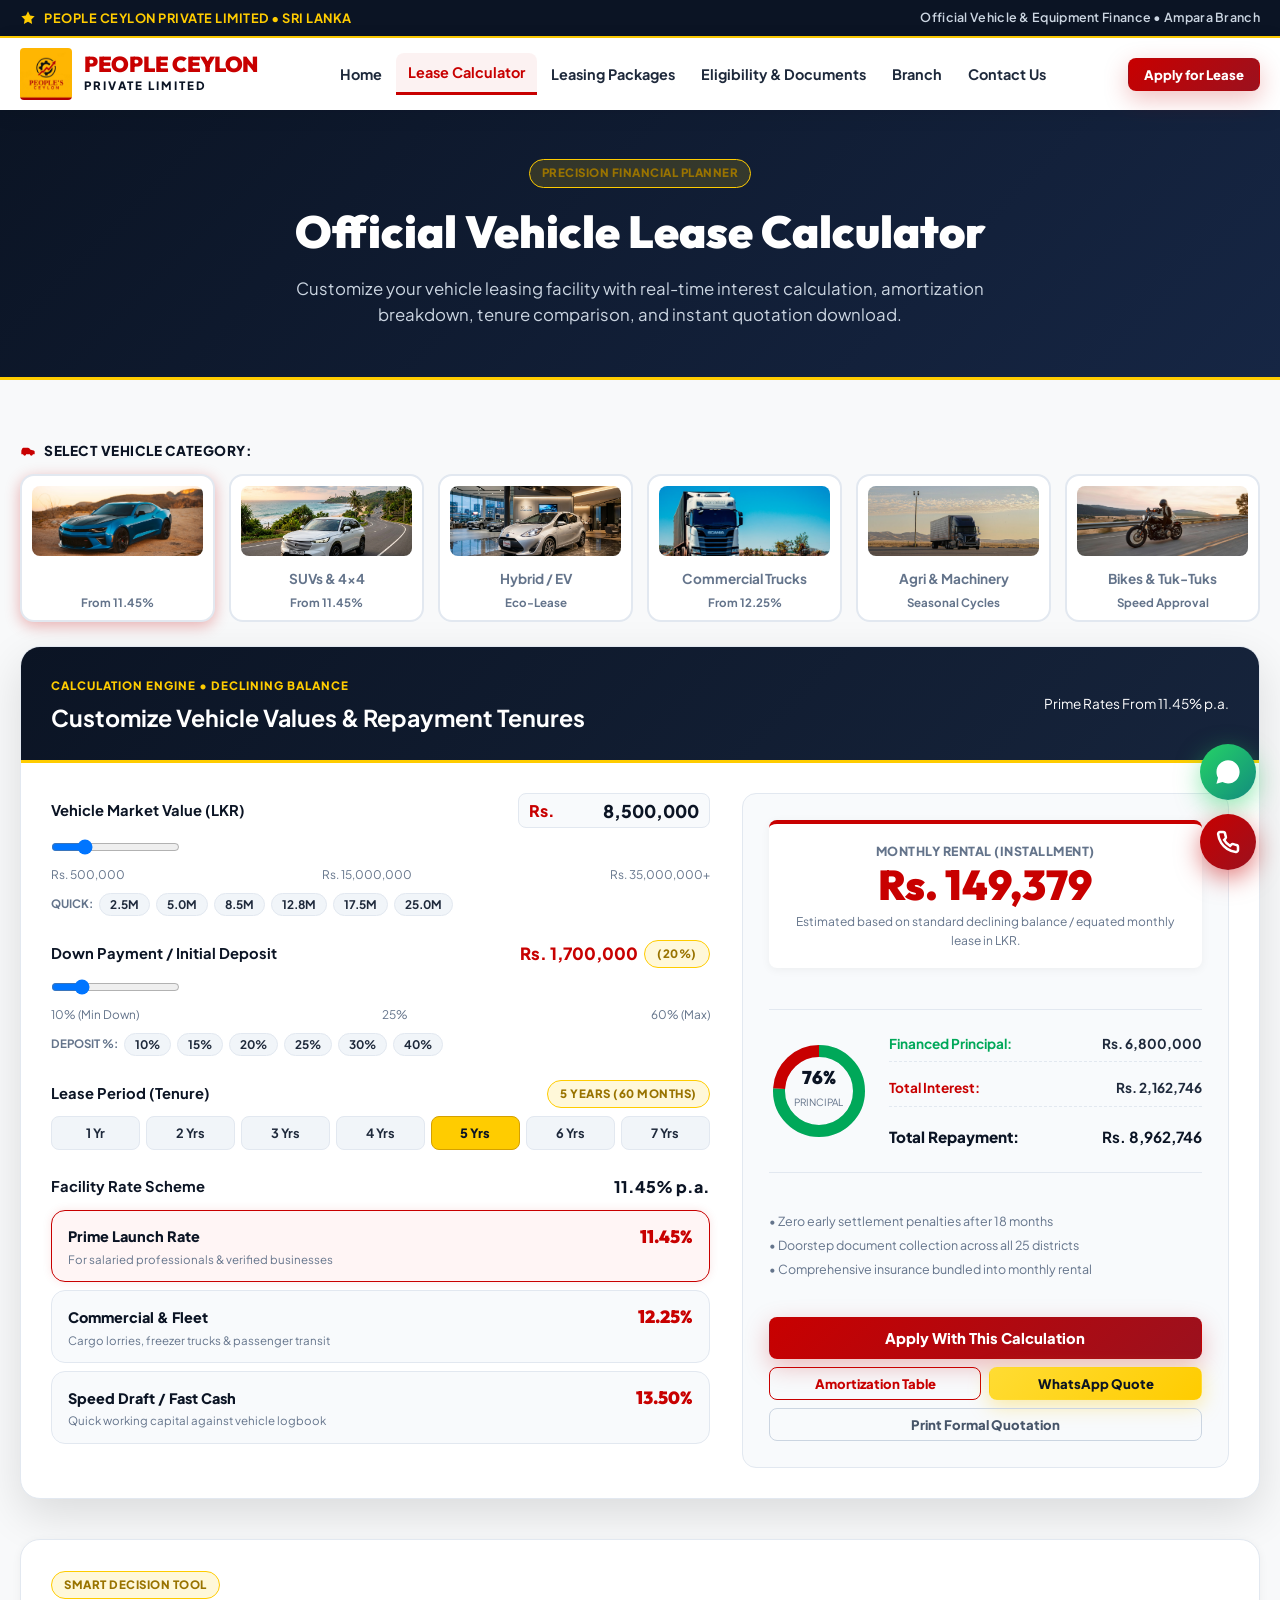
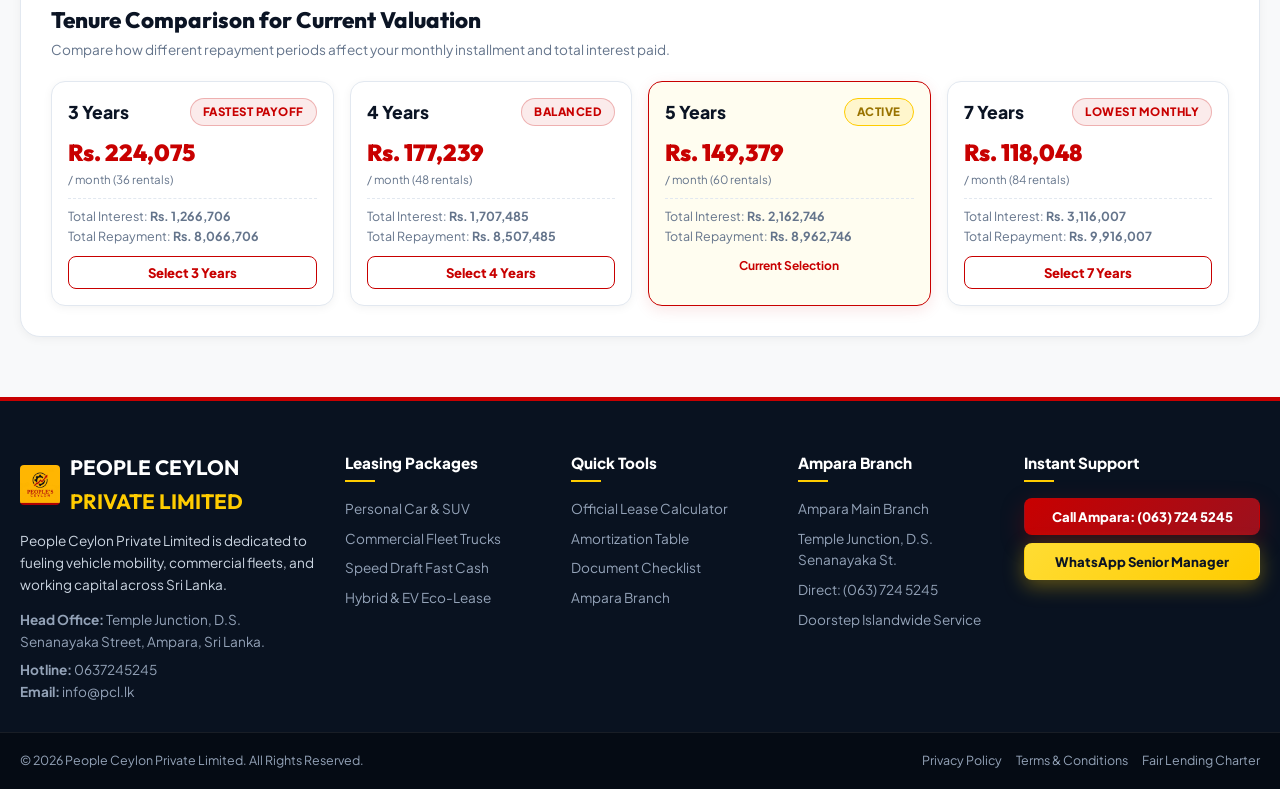
==== commit 5d2152a0: "Update hotline to 0637245245 and email to info@pcl.lk across all pages" ====
--- a/calculator.html
+++ b/calculator.html
@@ -430,8 +430,8 @@
             </div>
             <p style="color: #CBD5E1; margin-bottom: 14px;">People Ceylon Private Limited is dedicated to fueling vehicle mobility, commercial fleets, and working capital across Sri Lanka.</p>
             <p><strong>Head Office:</strong> Temple Junction, D.S. Senanayaka Street, Ampara, Sri Lanka.</p>
-            <p style="margin-top: 6px;"><strong>Hotline:</strong> (011) 785 5000 | +94 77 000 0000</p>
-            <p><strong>Email:</strong> inquiries@peopleceylon.lk</p>
+            <p style="margin-top: 6px;"><strong>Hotline:</strong> 0637245245</p>
+            <p><strong>Email:</strong> info@pcl.lk</p>
           </div>
           <div>
             <h4 class="footer-col-title">Leasing Packages</h4>
@@ -456,13 +456,13 @@
             <ul class="footer-links-list">
               <li><a href="eligibility.html#branches">Ampara Main Branch</a></li>
               <li><a href="eligibility.html#branches">Temple Junction, D.S. Senanayaka St.</a></li>
-              <li><a href="tel:+94632224500">Direct: (063) 222 4500</a></li>
+              <li><a href="tel:+94637245245">Direct: (063) 724 5245</a></li>
               <li><a href="eligibility.html#branches">Doorstep Islandwide Service</a></li>
             </ul>
           </div>
           <div>
             <h4 class="footer-col-title">Instant Support</h4>
-            <a href="tel:+94632224500" class="btn btn-primary btn-block btn-sm" style="margin-bottom: 8px;">Call Ampara: (063) 222 4500</a>
+            <a href="tel:+94637245245" class="btn btn-primary btn-block btn-sm" style="margin-bottom: 8px;">Call Ampara: (063) 724 5245</a>
             <a href="https://wa.me/94770000000" target="_blank" class="btn btn-gold btn-block btn-sm">WhatsApp Senior Manager</a>
           </div>
         </div>
@@ -486,9 +486,9 @@
       <svg viewBox="0 0 24 24" width="28" height="28" fill="currentColor"><path d="M12.04 2c-5.46 0-9.91 4.45-9.91 9.91 0 1.75.46 3.45 1.32 4.95L2.05 22l5.25-1.38c1.45.79 3.08 1.21 4.74 1.21 5.46 0 9.91-4.45 9.91-9.91 0-2.65-1.03-5.14-2.9-7.01A9.816 9.816 0 0 0 12.04 2z"/></svg>
       <span class="floating-tooltip">Chat on WhatsApp</span>
     </a>
-    <a href="tel:+94117855000" class="floating-contact-btn floating-btn-hotline" aria-label="Call Hotline">
+    <a href="tel:0637245245" class="floating-contact-btn floating-btn-hotline" aria-label="Call Hotline">
       <svg viewBox="0 0 24 24" width="24" height="24" fill="none" stroke="currentColor" stroke-width="2.5"><path d="M22 16.92v3a2 2 0 0 1-2.18 2 19.79 19.79 0 0 1-8.63-3.07 19.5 19.5 0 0 1-6-6 19.79 19.79 0 0 1-3.07-8.67A2 2 0 0 1 4.11 2h3a2 2 0 0 1 2 1.72 12.84 12.84 0 0 0 .7 2.81 2 2 0 0 1-.45 2.11L8.09 9.91a16 16 0 0 0 6 6l1.27-1.27a2 2 0 0 1 2.11-.45 12.84 12.84 0 0 0 2.81.7A2 2 0 0 1 22 16.92z"/></svg>
-      <span class="floating-tooltip">Call Hotline: (011) 785 5000</span>
+      <span class="floating-tooltip">Call Hotline: 0637245245</span>
     </a>
   </div>
 
